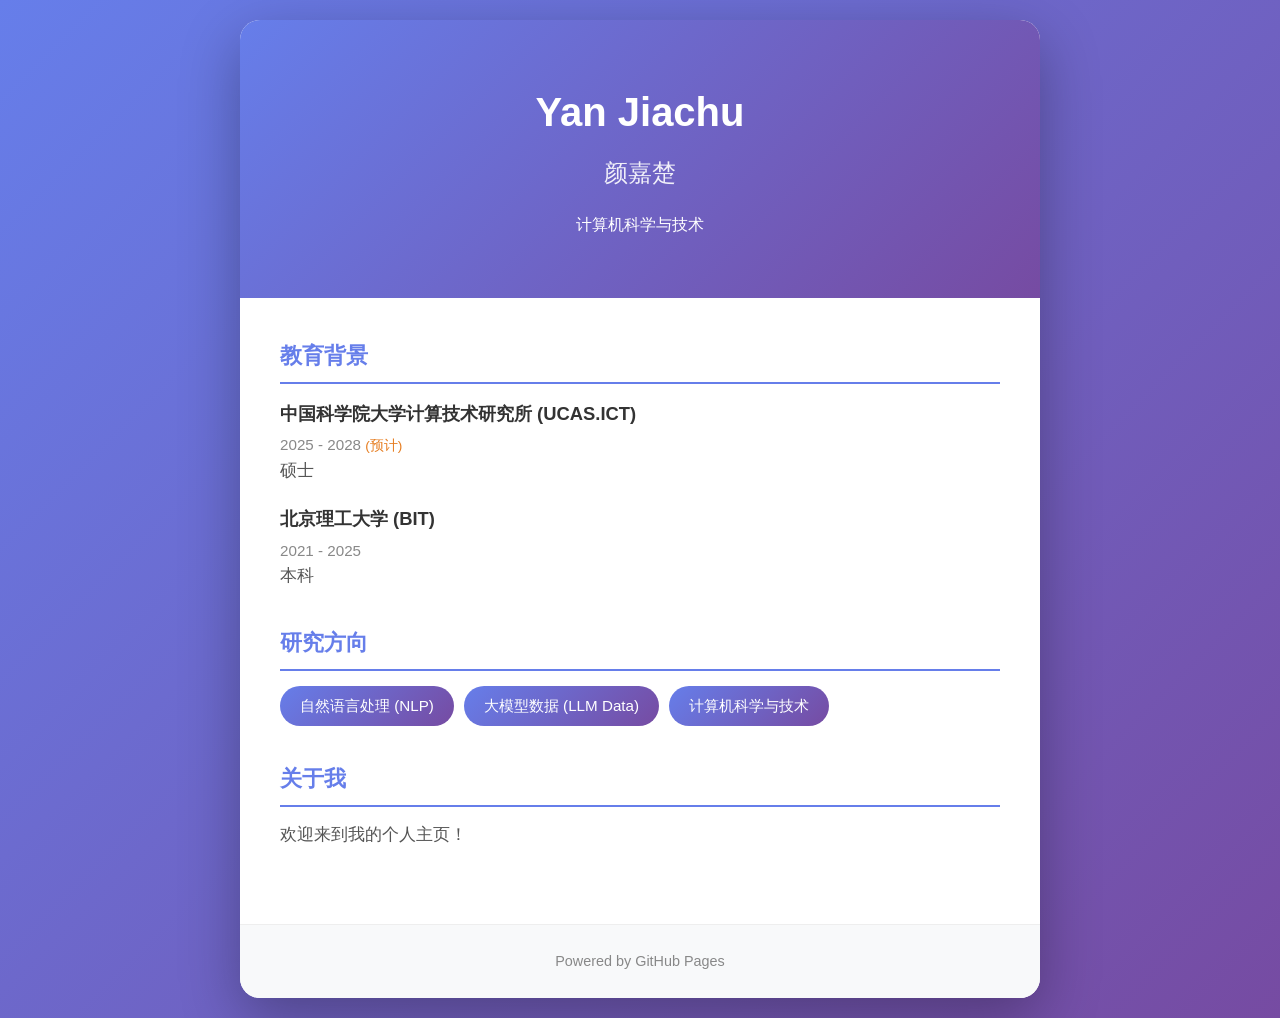
==== index.html @ 3c30de75 "feat: 添加个人主页初始版本 添加个人主页的初始版本，包括HTML页面、README文档和.nojekyll配置文件" ====
<!DOCTYPE html>
<html lang="zh-CN">
<head>
    <meta charset="UTF-8">
    <meta name="viewport" content="width=device-width, initial-scale=1.0">
    <title>Yan Jiachu | 颜嘉楚</title>
    <style>
        * {
            margin: 0;
            padding: 0;
            box-sizing: border-box;
        }

        body {
            font-family: -apple-system, BlinkMacSystemFont, "Segoe UI", Roboto, "Helvetica Neue", Arial, sans-serif;
            line-height: 1.6;
            color: #333;
            background: linear-gradient(135deg, #667eea 0%, #764ba2 100%);
            min-height: 100vh;
            display: flex;
            justify-content: center;
            align-items: center;
            padding: 20px;
        }

        .container {
            background: white;
            border-radius: 20px;
            box-shadow: 0 20px 60px rgba(0, 0, 0, 0.3);
            max-width: 800px;
            width: 100%;
            overflow: hidden;
        }

        .header {
            background: linear-gradient(135deg, #667eea 0%, #764ba2 100%);
            color: white;
            padding: 60px 40px;
            text-align: center;
        }

        .header h1 {
            font-size: 2.5em;
            margin-bottom: 10px;
        }

        .header .chinese-name {
            font-size: 1.5em;
            opacity: 0.9;
            margin-bottom: 20px;
        }

        .header . affiliations {
            font-size: 1.1em;
            opacity: 0.85;
        }

        .content {
            padding: 40px;
        }

        .section {
            margin-bottom: 35px;
        }

        .section h2 {
            color: #667eea;
            font-size: 1.4em;
            margin-bottom: 15px;
            border-bottom: 2px solid #667eea;
            padding-bottom: 8px;
        }

        .section p {
            font-size: 1.05em;
            color: #555;
        }

        .education-item {
            margin-bottom: 20px;
        }

        .education-item h3 {
            color: #333;
            font-size: 1.15em;
            margin-bottom: 5px;
        }

        .education-item .period {
            color: #888;
            font-size: 0.95em;
        }

        .education-item .expected {
            color: #e67e22;
            font-size: 0.9em;
        }

        .research-interests {
            display: flex;
            flex-wrap: wrap;
            gap: 10px;
        }

        .tag {
            background: linear-gradient(135deg, #667eea 0%, #764ba2 100%);
            color: white;
            padding: 8px 20px;
            border-radius: 25px;
            font-size: 0.95em;
        }

        .footer {
            background: #f8f9fa;
            padding: 25px 40px;
            text-align: center;
            border-top: 1px solid #eee;
        }

        .footer p {
            color: #888;
            font-size: 0.9em;
        }

        @media (max-width: 600px) {
            .header {
                padding: 40px 20px;
            }

            .header h1 {
                font-size: 1.8em;
            }

            .content {
                padding: 25px 20px;
            }
        }
    </style>
</head>
<body>
    <div class="container">
        <div class="header">
            <h1>Yan Jiachu</h1>
            <p class="chinese-name">颜嘉楚</p>
            <p class="affiliations">计算机科学与技术</p>
        </div>

        <div class="content">
            <div class="section">
                <h2>教育背景</h2>
                <div class="education-item">
                    <h3>中国科学院大学计算技术研究所 (UCAS.ICT)</h3>
                    <p class="period">2025 - 2028 <span class="expected">(预计)</span></p>
                    <p>硕士</p>
                </div>
                <div class="education-item">
                    <h3>北京理工大学 (BIT)</h3>
                    <p class="period">2021 - 2025</p>
                    <p>本科</p>
                </div>
            </div>

            <div class="section">
                <h2>研究方向</h2>
                <div class="research-interests">
                    <span class="tag">自然语言处理 (NLP)</span>
                    <span class="tag">大模型数据 (LLM Data)</span>
                    <span class="tag">计算机科学与技术</span>
                </div>
            </div>

            <div class="section">
                <h2>关于我</h2>
                <p>欢迎来到我的个人主页！</p>
            </div>
        </div>

        <div class="footer">
            <p>Powered by GitHub Pages</p>
        </div>
    </div>
</body>
</html>
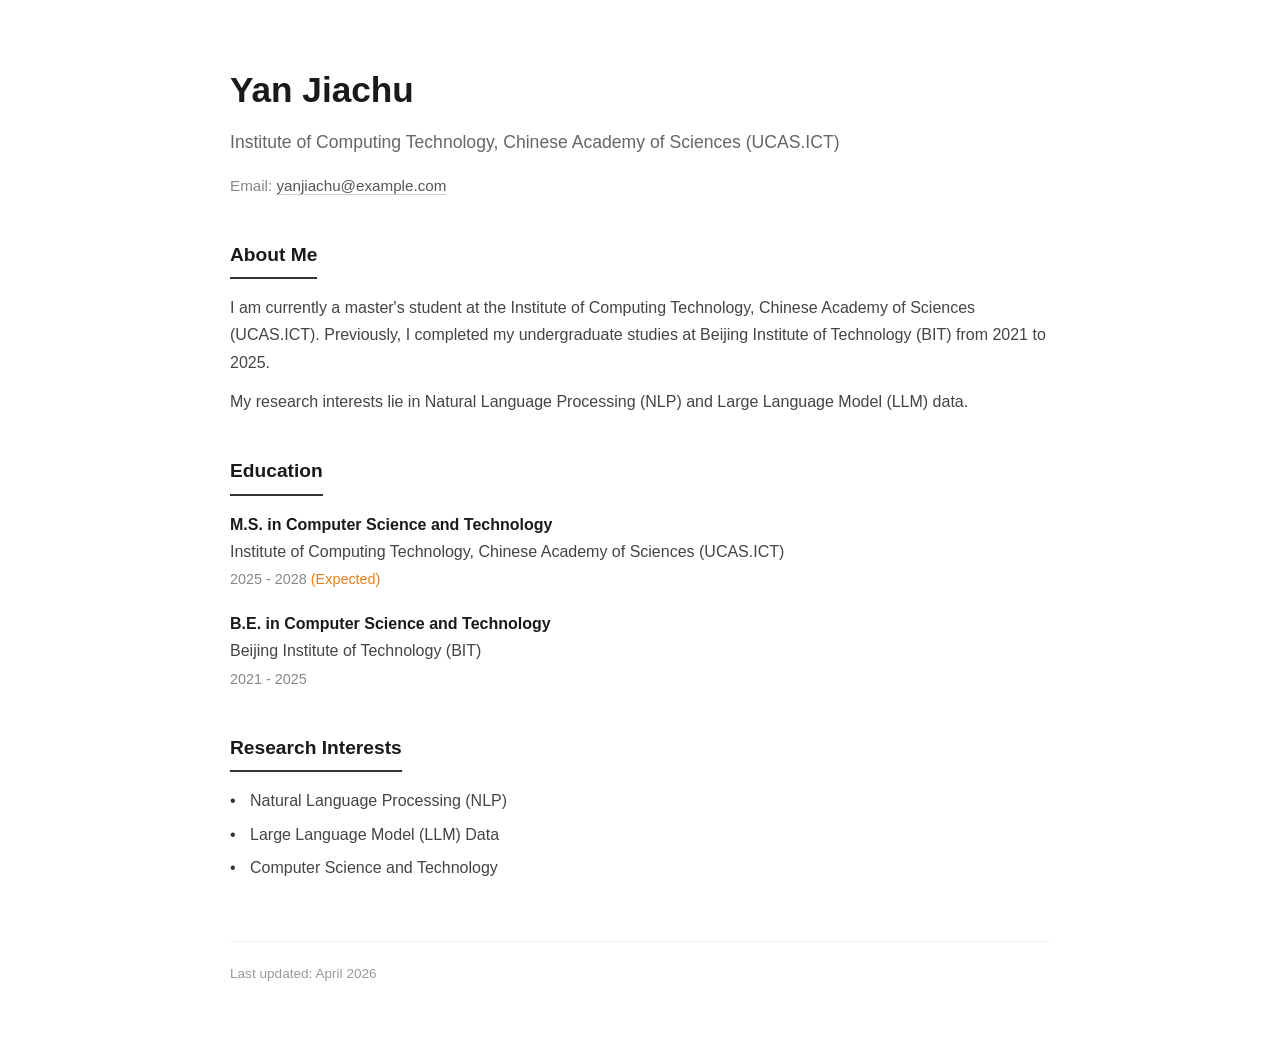
==== commit 28d3be4d: "Update academic-style personal page" ====
--- a/index.html
+++ b/index.html
@@ -1,9 +1,9 @@
 <!DOCTYPE html>
-<html lang="zh-CN">
+<html lang="en">
 <head>
     <meta charset="UTF-8">
     <meta name="viewport" content="width=device-width, initial-scale=1.0">
-    <title>Yan Jiachu | 颜嘉楚</title>
+    <title>Yan Jiachu</title>
     <style>
         * {
             margin: 0;
@@ -12,172 +12,174 @@
         }
 
         body {
-            font-family: -apple-system, BlinkMacSystemFont, "Segoe UI", Roboto, "Helvetica Neue", Arial, sans-serif;
-            line-height: 1.6;
+            font-family: -apple-system, BlinkMacSystemFont, "Segoe UI", Roboto, Oxygen, Ubuntu, Cantarell, sans-serif;
+            line-height: 1.7;
             color: #333;
-            background: linear-gradient(135deg, #667eea 0%, #764ba2 100%);
-            min-height: 100vh;
-            display: flex;
-            justify-content: center;
-            align-items: center;
-            padding: 20px;
-        }
-
-        .container {
-            background: white;
-            border-radius: 20px;
-            box-shadow: 0 20px 60px rgba(0, 0, 0, 0.3);
-            max-width: 800px;
-            width: 100%;
-            overflow: hidden;
+            max-width: 900px;
+            margin: 0 auto;
+            padding: 60px 40px;
+            font-size: 16px;
         }
 
         .header {
-            background: linear-gradient(135deg, #667eea 0%, #764ba2 100%);
-            color: white;
-            padding: 60px 40px;
-            text-align: center;
+            margin-bottom: 40px;
         }
 
-        .header h1 {
-            font-size: 2.5em;
-            margin-bottom: 10px;
+        .name {
+            font-size: 2.2em;
+            font-weight: 700;
+            color: #1a1a1a;
+            margin-bottom: 8px;
         }
 
-        .header .chinese-name {
-            font-size: 1.5em;
-            opacity: 0.9;
-            margin-bottom: 20px;
+        .affiliation {
+            font-size: 1.1em;
+            color: #666;
+            margin-bottom: 15px;
         }
 
-        .header . affiliations {
-            font-size: 1.1em;
-            opacity: 0.85;
+        .contact {
+            font-size: 0.95em;
+            color: #888;
         }
 
-        .content {
-            padding: 40px;
+        .contact a {
+            color: #555;
+            text-decoration: none;
+            border-bottom: 1px solid #ccc;
+        }
+
+        .contact a:hover {
+            color: #000;
+            border-bottom-color: #000;
         }
 
         .section {
-            margin-bottom: 35px;
+            margin-bottom: 40px;
         }
 
-        .section h2 {
-            color: #667eea;
-            font-size: 1.4em;
+        .section-title {
+            font-size: 1.2em;
+            font-weight: 600;
+            color: #1a1a1a;
             margin-bottom: 15px;
-            border-bottom: 2px solid #667eea;
-            padding-bottom: 8px;
+            border-bottom: 2px solid #333;
+            padding-bottom: 6px;
+            display: inline-block;
         }
 
         .section p {
-            font-size: 1.05em;
-            color: #555;
+            color: #444;
+            margin-bottom: 12px;
         }
 
         .education-item {
-            margin-bottom: 20px;
+            margin-bottom: 18px;
         }
 
-        .education-item h3 {
-            color: #333;
-            font-size: 1.15em;
-            margin-bottom: 5px;
+        .education-item .degree {
+            font-weight: 600;
+            color: #1a1a1a;
+        }
+
+        .education-item .institution {
+            color: #444;
         }
 
         .education-item .period {
             color: #888;
-            font-size: 0.95em;
+            font-size: 0.9em;
         }
 
         .education-item .expected {
             color: #e67e22;
-            font-size: 0.9em;
         }
 
-        .research-interests {
-            display: flex;
-            flex-wrap: wrap;
-            gap: 10px;
+        .research-interests ul {
+            list-style: none;
+            padding-left: 0;
         }
 
-        .tag {
-            background: linear-gradient(135deg, #667eea 0%, #764ba2 100%);
-            color: white;
-            padding: 8px 20px;
-            border-radius: 25px;
-            font-size: 0.95em;
+        .research-interests li {
+            color: #444;
+            margin-bottom: 6px;
+            padding-left: 20px;
+            position: relative;
+        }
+
+        .research-interests li::before {
+            content: "•";
+            position: absolute;
+            left: 0;
+            color: #333;
         }
 
         .footer {
-            background: #f8f9fa;
-            padding: 25px 40px;
-            text-align: center;
+            margin-top: 60px;
+            padding-top: 20px;
             border-top: 1px solid #eee;
-        }
-
-        .footer p {
-            color: #888;
-            font-size: 0.9em;
+            font-size: 0.85em;
+            color: #999;
         }
 
         @media (max-width: 600px) {
-            .header {
+            body {
                 padding: 40px 20px;
             }
 
-            .header h1 {
+            .name {
                 font-size: 1.8em;
-            }
-
-            .content {
-                padding: 25px 20px;
             }
         }
     </style>
 </head>
 <body>
-    <div class="container">
-        <div class="header">
-            <h1>Yan Jiachu</h1>
-            <p class="chinese-name">颜嘉楚</p>
-            <p class="affiliations">计算机科学与技术</p>
+    <div class="header">
+        <h1 class="name">Yan Jiachu</h1>
+        <p class="affiliation">Institute of Computing Technology, Chinese Academy of Sciences (UCAS.ICT)</p>
+        <p class="contact">
+            Email: <a href="mailto:yanjiachu@example.com">yanjiachu@example.com</a>
+        </p>
+    </div>
+
+    <div class="section">
+        <h2 class="section-title">About Me</h2>
+        <p>
+            I am currently a master's student at the Institute of Computing Technology, Chinese Academy of Sciences (UCAS.ICT).
+            Previously, I completed my undergraduate studies at Beijing Institute of Technology (BIT) from 2021 to 2025.
+        </p>
+        <p>
+            My research interests lie in Natural Language Processing (NLP) and Large Language Model (LLM) data.
+        </p>
+    </div>
+
+    <div class="section">
+        <h2 class="section-title">Education</h2>
+        <div class="education-item">
+            <span class="degree">M.S. in Computer Science and Technology</span><br>
+            <span class="institution">Institute of Computing Technology, Chinese Academy of Sciences (UCAS.ICT)</span><br>
+            <span class="period">2025 - 2028 <span class="expected">(Expected)</span></span>
         </div>
-
-        <div class="content">
-            <div class="section">
-                <h2>教育背景</h2>
-                <div class="education-item">
-                    <h3>中国科学院大学计算技术研究所 (UCAS.ICT)</h3>
-                    <p class="period">2025 - 2028 <span class="expected">(预计)</span></p>
-                    <p>硕士</p>
-                </div>
-                <div class="education-item">
-                    <h3>北京理工大学 (BIT)</h3>
-                    <p class="period">2021 - 2025</p>
-                    <p>本科</p>
-                </div>
-            </div>
-
-            <div class="section">
-                <h2>研究方向</h2>
-                <div class="research-interests">
-                    <span class="tag">自然语言处理 (NLP)</span>
-                    <span class="tag">大模型数据 (LLM Data)</span>
-                    <span class="tag">计算机科学与技术</span>
-                </div>
-            </div>
-
-            <div class="section">
-                <h2>关于我</h2>
-                <p>欢迎来到我的个人主页！</p>
-            </div>
-        </div>
-
-        <div class="footer">
-            <p>Powered by GitHub Pages</p>
+        <div class="education-item">
+            <span class="degree">B.E. in Computer Science and Technology</span><br>
+            <span class="institution">Beijing Institute of Technology (BIT)</span><br>
+            <span class="period">2021 - 2025</span>
         </div>
     </div>
+
+    <div class="section">
+        <h2 class="section-title">Research Interests</h2>
+        <div class="research-interests">
+            <ul>
+                <li>Natural Language Processing (NLP)</li>
+                <li>Large Language Model (LLM) Data</li>
+                <li>Computer Science and Technology</li>
+            </ul>
+        </div>
+    </div>
+
+    <div class="footer">
+        <p>Last updated: April 2026</p>
+    </div>
 </body>
-</html>
+</html>
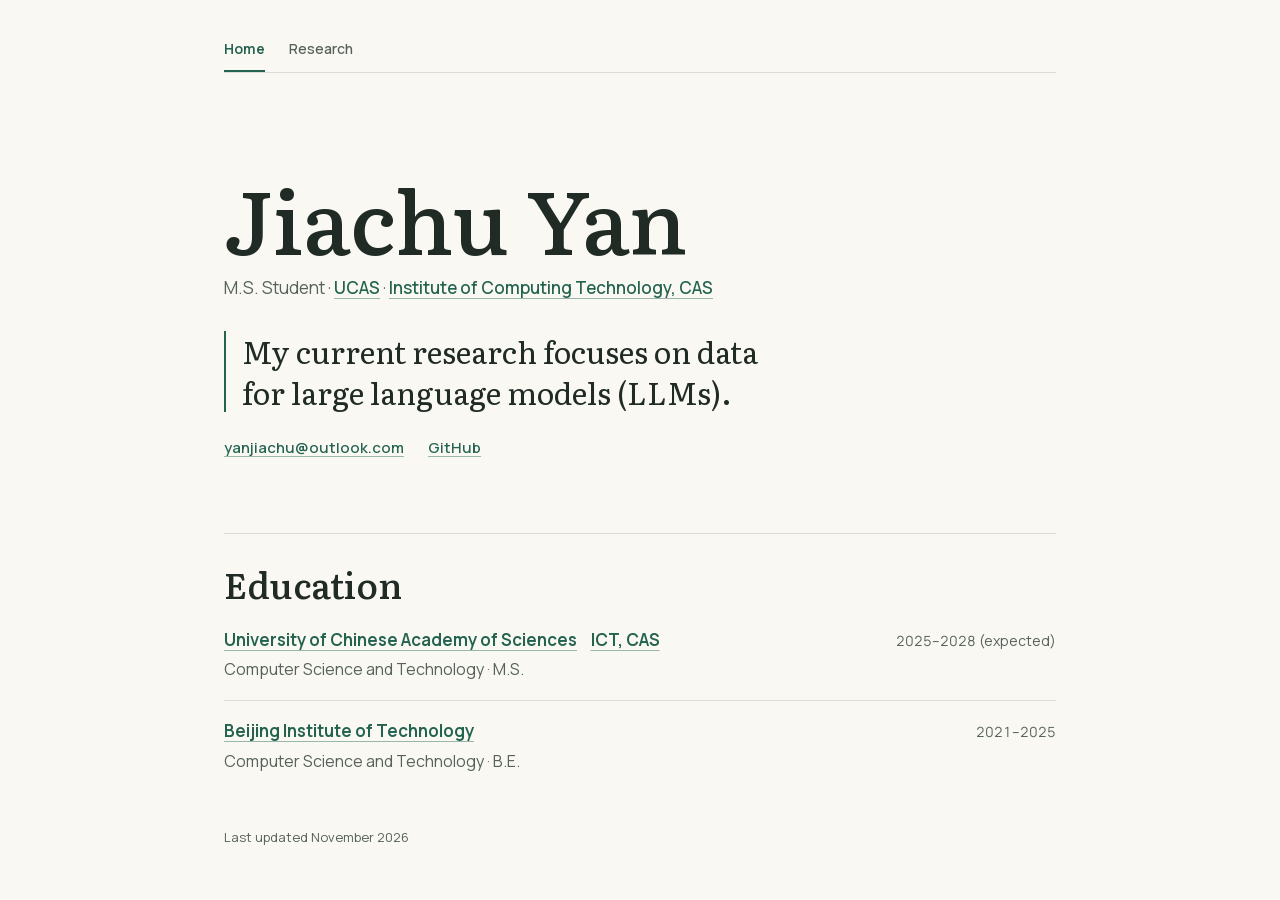
==== commit a2b4ad00: "Refresh academic homepage and research page" ====
--- a/index.html
+++ b/index.html
@@ -3,183 +3,56 @@
 <head>
     <meta charset="UTF-8">
     <meta name="viewport" content="width=device-width, initial-scale=1.0">
-    <title>Yan Jiachu</title>
-    <style>
-        * {
-            margin: 0;
-            padding: 0;
-            box-sizing: border-box;
-        }
-
-        body {
-            font-family: -apple-system, BlinkMacSystemFont, "Segoe UI", Roboto, Oxygen, Ubuntu, Cantarell, sans-serif;
-            line-height: 1.7;
-            color: #333;
-            max-width: 900px;
-            margin: 0 auto;
-            padding: 60px 40px;
-            font-size: 16px;
-        }
-
-        .header {
-            margin-bottom: 40px;
-        }
-
-        .name {
-            font-size: 2.2em;
-            font-weight: 700;
-            color: #1a1a1a;
-            margin-bottom: 8px;
-        }
-
-        .affiliation {
-            font-size: 1.1em;
-            color: #666;
-            margin-bottom: 15px;
-        }
-
-        .contact {
-            font-size: 0.95em;
-            color: #888;
-        }
-
-        .contact a {
-            color: #555;
-            text-decoration: none;
-            border-bottom: 1px solid #ccc;
-        }
-
-        .contact a:hover {
-            color: #000;
-            border-bottom-color: #000;
-        }
-
-        .section {
-            margin-bottom: 40px;
-        }
-
-        .section-title {
-            font-size: 1.2em;
-            font-weight: 600;
-            color: #1a1a1a;
-            margin-bottom: 15px;
-            border-bottom: 2px solid #333;
-            padding-bottom: 6px;
-            display: inline-block;
-        }
-
-        .section p {
-            color: #444;
-            margin-bottom: 12px;
-        }
-
-        .education-item {
-            margin-bottom: 18px;
-        }
-
-        .education-item .degree {
-            font-weight: 600;
-            color: #1a1a1a;
-        }
-
-        .education-item .institution {
-            color: #444;
-        }
-
-        .education-item .period {
-            color: #888;
-            font-size: 0.9em;
-        }
-
-        .education-item .expected {
-            color: #e67e22;
-        }
-
-        .research-interests ul {
-            list-style: none;
-            padding-left: 0;
-        }
-
-        .research-interests li {
-            color: #444;
-            margin-bottom: 6px;
-            padding-left: 20px;
-            position: relative;
-        }
-
-        .research-interests li::before {
-            content: "•";
-            position: absolute;
-            left: 0;
-            color: #333;
-        }
-
-        .footer {
-            margin-top: 60px;
-            padding-top: 20px;
-            border-top: 1px solid #eee;
-            font-size: 0.85em;
-            color: #999;
-        }
-
-        @media (max-width: 600px) {
-            body {
-                padding: 40px 20px;
-            }
-
-            .name {
-                font-size: 1.8em;
-            }
-        }
-    </style>
+    <meta name="description" content="Jiachu Yan, master's student at ICT, CAS, working on data for large language models.">
+    <title>Jiachu Yan</title>
+    <link rel="stylesheet" href="assets/site.css">
 </head>
 <body>
-    <div class="header">
-        <h1 class="name">Yan Jiachu</h1>
-        <p class="affiliation">Institute of Computing Technology, Chinese Academy of Sciences (UCAS.ICT)</p>
-        <p class="contact">
-            Email: <a href="mailto:yanjiachu@example.com">yanjiachu@example.com</a>
-        </p>
-    </div>
+    <div class="page">
+        <nav class="site-nav" aria-label="Main navigation">
+            <a href="index.html" aria-current="page">Home</a>
+            <a href="research.html">Research</a>
+        </nav>
 
-    <div class="section">
-        <h2 class="section-title">About Me</h2>
-        <p>
-            I am currently a master's student at the Institute of Computing Technology, Chinese Academy of Sciences (UCAS.ICT).
-            Previously, I completed my undergraduate studies at Beijing Institute of Technology (BIT) from 2021 to 2025.
-        </p>
-        <p>
-            My research interests lie in Natural Language Processing (NLP) and Large Language Model (LLM) data.
-        </p>
-    </div>
+        <main>
+            <header class="intro">
+                <h1>Jiachu Yan</h1>
+                <p class="affiliation">
+                    M.S. Student · <a href="https://english.ucas.edu.cn/">UCAS</a> ·
+                    <a href="https://www.ict.ac.cn/">Institute of Computing Technology, CAS</a>
+                </p>
+                <p class="research-summary">My current research focuses on data for large language models (LLMs).</p>
+                <p class="contact">
+                    <a href="mailto:yanjiachu@outlook.com">yanjiachu@outlook.com</a>
+                    <a href="https://github.com/yanjiachu">GitHub</a>
+                </p>
+            </header>
 
-    <div class="section">
-        <h2 class="section-title">Education</h2>
-        <div class="education-item">
-            <span class="degree">M.S. in Computer Science and Technology</span><br>
-            <span class="institution">Institute of Computing Technology, Chinese Academy of Sciences (UCAS.ICT)</span><br>
-            <span class="period">2025 - 2028 <span class="expected">(Expected)</span></span>
-        </div>
-        <div class="education-item">
-            <span class="degree">B.E. in Computer Science and Technology</span><br>
-            <span class="institution">Beijing Institute of Technology (BIT)</span><br>
-            <span class="period">2021 - 2025</span>
-        </div>
-    </div>
+            <section class="content-section" aria-labelledby="education-title">
+                <h2 id="education-title">Education</h2>
+                <ul class="education-list" role="list">
+                    <li class="education-item">
+                        <div>
+                            <h3 class="institution-links">
+                                <a href="https://english.ucas.edu.cn/">University of Chinese Academy of Sciences</a>
+                                <a href="https://www.ict.ac.cn/">ICT, CAS</a>
+                            </h3>
+                            <p class="degree">Computer Science and Technology · M.S.</p>
+                        </div>
+                        <p class="period"><time datetime="2025">2025</time>–<time datetime="2028">2028</time> (expected)</p>
+                    </li>
+                    <li class="education-item">
+                        <div>
+                            <h3><a href="https://english.bit.edu.cn/">Beijing Institute of Technology</a></h3>
+                            <p class="degree">Computer Science and Technology · B.E.</p>
+                        </div>
+                        <p class="period"><time datetime="2021">2021</time>–<time datetime="2025">2025</time></p>
+                    </li>
+                </ul>
+            </section>
+        </main>
 
-    <div class="section">
-        <h2 class="section-title">Research Interests</h2>
-        <div class="research-interests">
-            <ul>
-                <li>Natural Language Processing (NLP)</li>
-                <li>Large Language Model (LLM) Data</li>
-                <li>Computer Science and Technology</li>
-            </ul>
-        </div>
-    </div>
-
-    <div class="footer">
-        <p>Last updated: April 2026</p>
+        <footer>Last updated <time datetime="2026-11">November 2026</time></footer>
     </div>
 </body>
-</html>+</html>
--- a/assets/site.css
+++ b/assets/site.css
@@ -0,0 +1,207 @@
+@font-face {
+    font-family: Manrope;
+    src: url("fonts/manrope.woff2") format("woff2");
+    font-style: normal;
+    font-weight: 400 700;
+    font-display: swap;
+}
+
+@font-face {
+    font-family: Literata;
+    src: url("fonts/literata.woff2") format("woff2");
+    font-style: normal;
+    font-weight: 400 600;
+    font-display: swap;
+}
+
+:root {
+    color-scheme: light;
+    --paper: #faf8f3;
+    --ink: #202b26;
+    --muted: #56625b;
+    --accent: #246350;
+    --rule: #d9ddd5;
+    --serif: Literata, Georgia, serif;
+    --sans: Manrope, -apple-system, BlinkMacSystemFont, "Segoe UI", sans-serif;
+}
+
+* {
+    box-sizing: border-box;
+}
+
+body {
+    margin: 0;
+    background: var(--paper);
+    color: var(--ink);
+    font: 1rem/1.65 var(--sans);
+}
+
+.page {
+    width: min(100% - 3rem, 52rem);
+    margin-inline: auto;
+    padding-block: 1.75rem 2rem;
+}
+
+h1, h2, h3, p {
+    margin: 0;
+}
+
+a {
+    color: var(--accent);
+    font-weight: 550;
+    text-decoration-color: rgb(36 99 80 / 45%);
+    text-underline-offset: 0.23em;
+}
+
+a:hover {
+    text-decoration-color: currentColor;
+}
+
+a:focus-visible {
+    outline: 2px solid var(--accent);
+    outline-offset: 4px;
+}
+
+.site-nav {
+    display: flex;
+    gap: 1.5rem;
+    border-bottom: 1px solid var(--rule);
+}
+
+.site-nav a {
+    display: inline-flex;
+    align-items: center;
+    min-height: 2.75rem;
+    border-bottom: 2px solid transparent;
+    color: var(--muted);
+    font-size: 0.875rem;
+    text-decoration: none;
+}
+
+.site-nav a:hover,
+.site-nav [aria-current="page"] {
+    color: var(--accent);
+}
+
+.site-nav [aria-current="page"] {
+    border-bottom-color: currentColor;
+    font-weight: 650;
+}
+
+.intro {
+    margin-block: clamp(3rem, 9vw, 6rem) clamp(2.75rem, 7vw, 4.5rem);
+}
+
+h1, h2 {
+    font-family: var(--serif);
+    font-weight: 500;
+}
+
+h1 {
+    font-size: clamp(3.125rem, 8.2vw, 5.5rem);
+    line-height: 1.08;
+}
+
+.affiliation {
+    margin-top: 0.65rem;
+    color: var(--muted);
+    font-size: 1.0625rem;
+}
+
+.research-summary {
+    max-width: 34rem;
+    margin-top: 1.8rem;
+    padding-left: 1rem;
+    border-left: 2px solid var(--accent);
+    font: 400 clamp(1.375rem, 3.1vw, 1.875rem)/1.35 var(--serif);
+    text-wrap: balance;
+}
+
+.contact {
+    display: flex;
+    flex-wrap: wrap;
+    gap: 0.5rem 1.5rem;
+    margin-top: 1.5rem;
+    font-size: 0.9375rem;
+}
+
+.content-section {
+    padding-top: 1.75rem;
+    border-top: 1px solid var(--rule);
+}
+
+.content-section + .content-section {
+    margin-top: 2.5rem;
+}
+
+h2 {
+    font-size: clamp(1.75rem, 4vw, 2.25rem);
+    line-height: 1.2;
+}
+
+.education-list {
+    margin: 0.25rem 0 0;
+    padding: 0;
+    list-style: none;
+}
+
+.education-item {
+    display: grid;
+    grid-template-columns: minmax(0, 1fr) auto;
+    align-items: baseline;
+    gap: 0.35rem 1.5rem;
+    padding-block: 1.05rem;
+}
+
+.education-item + .education-item {
+    border-top: 1px solid var(--rule);
+}
+
+.education-item h3,
+.project-entry h3 {
+    font-size: 1.0625rem;
+    font-weight: 650;
+}
+
+.institution-links {
+    display: flex;
+    flex-wrap: wrap;
+    gap: 0.25rem 0.85rem;
+}
+
+.education-item h3 a {
+    font-weight: inherit;
+}
+
+.degree {
+    margin-top: 0.15rem;
+    color: var(--muted);
+}
+
+.period {
+    color: var(--muted);
+    font-size: 0.875rem;
+    font-variant-numeric: tabular-nums;
+}
+
+.project-entry {
+    margin-top: 1rem;
+}
+
+.section-copy {
+    max-width: 48ch;
+    margin-top: 0.65rem;
+    color: var(--muted);
+}
+
+footer {
+    margin-top: 2.25rem;
+    color: var(--muted);
+    font-size: 0.8125rem;
+}
+
+@media (max-width: 40rem) {
+    .education-item {
+        grid-template-columns: 1fr;
+    }
+}
